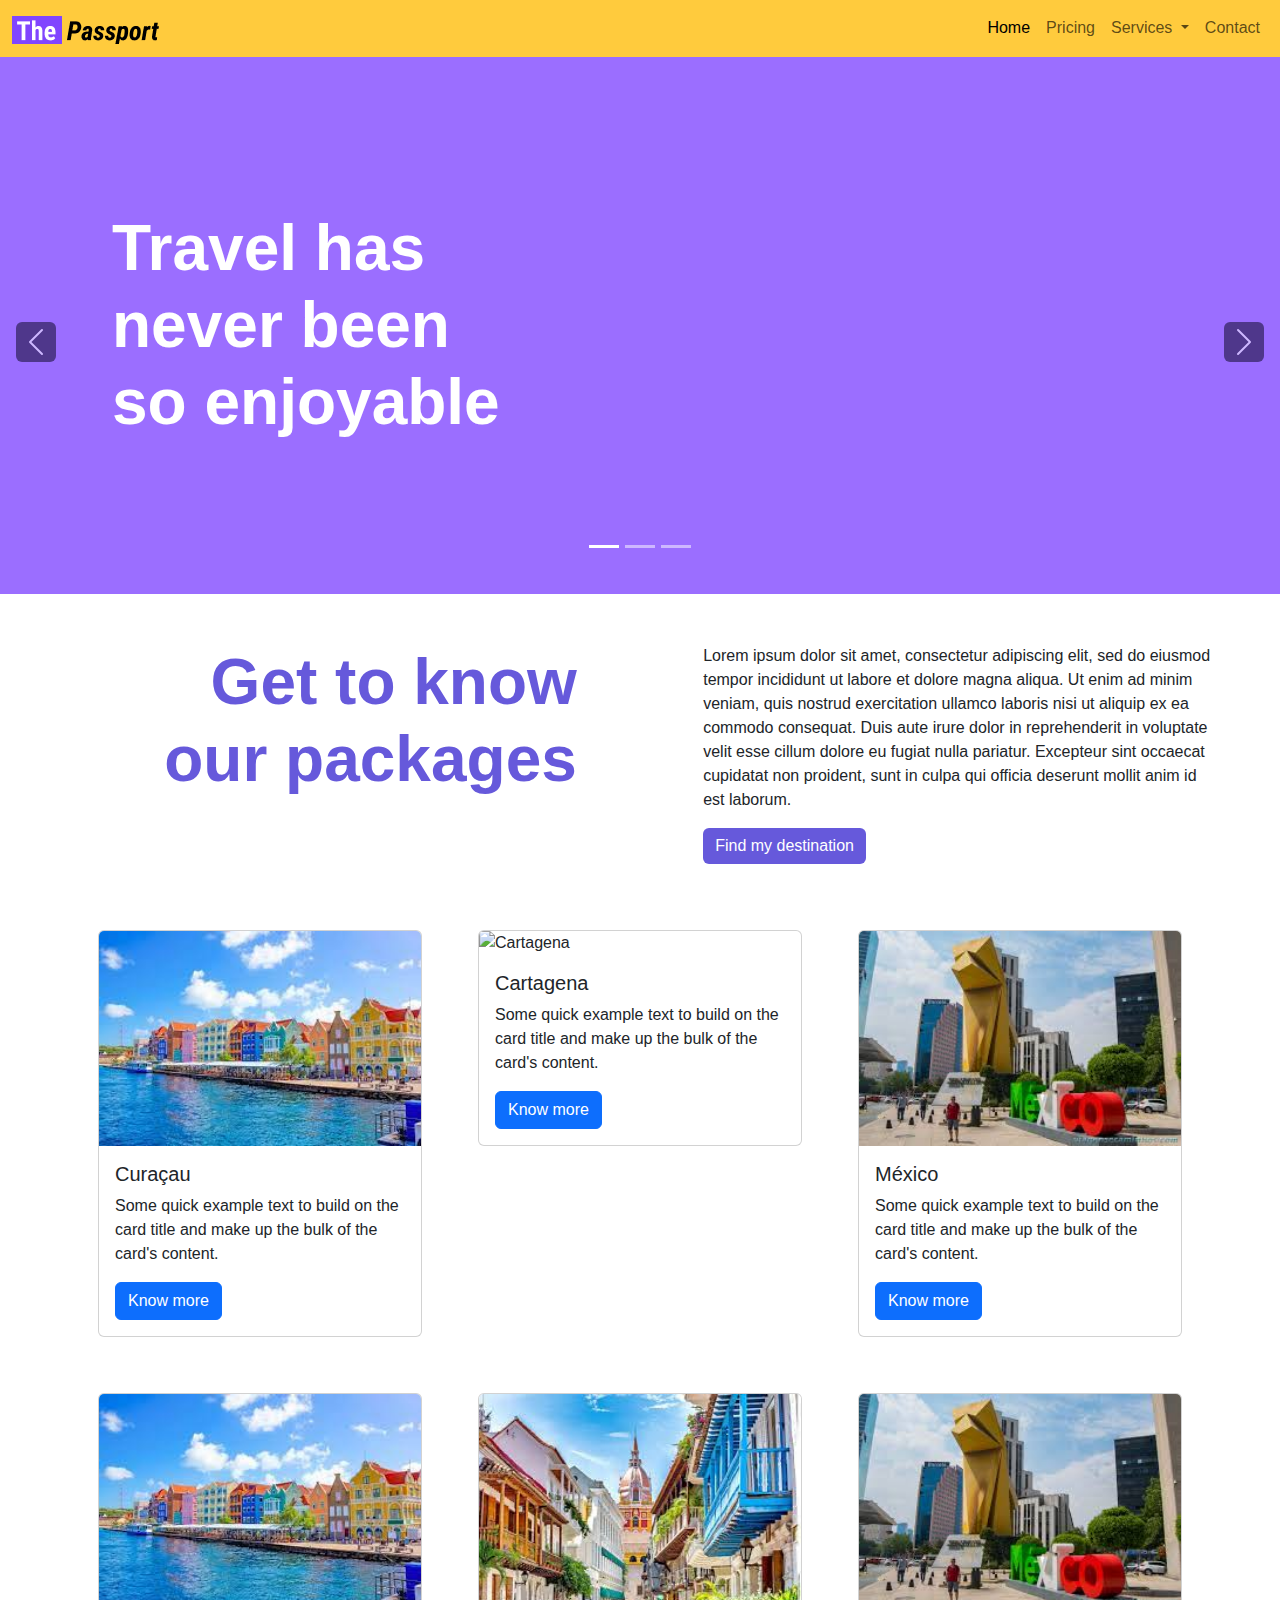
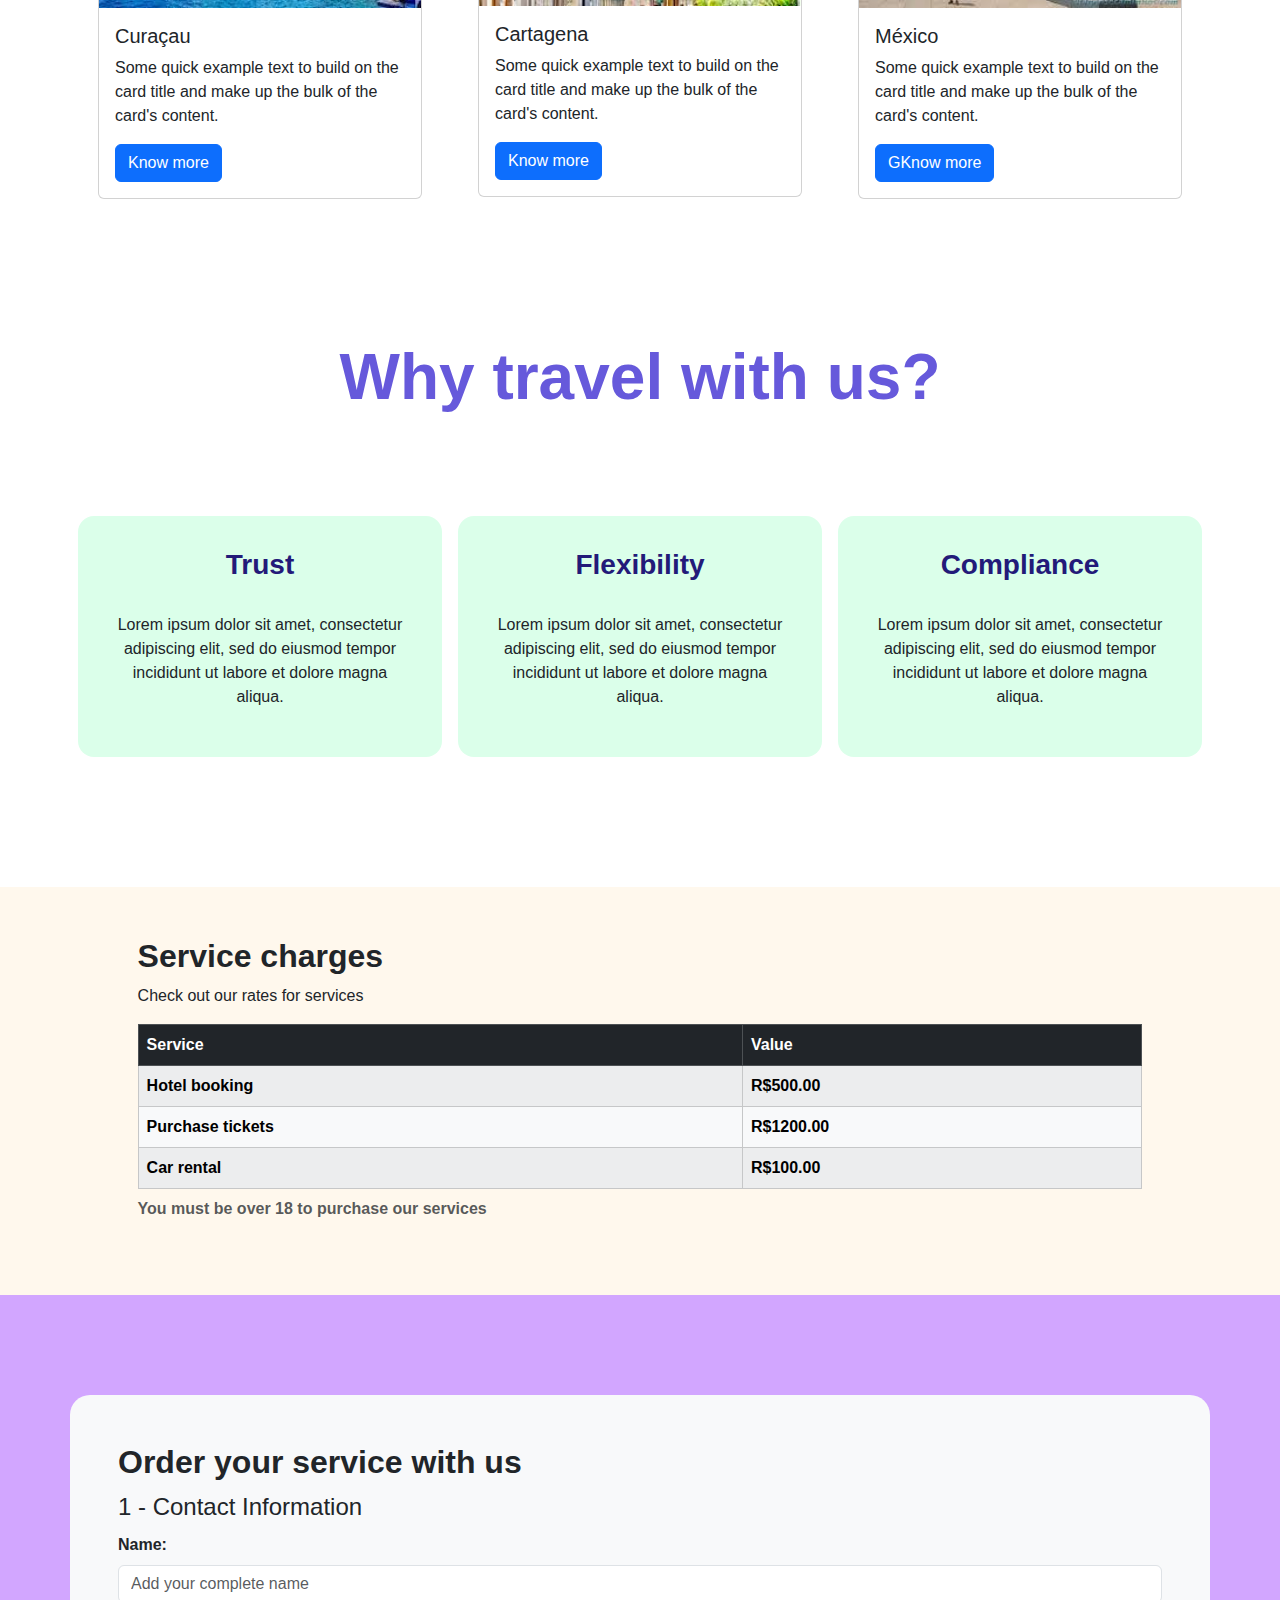
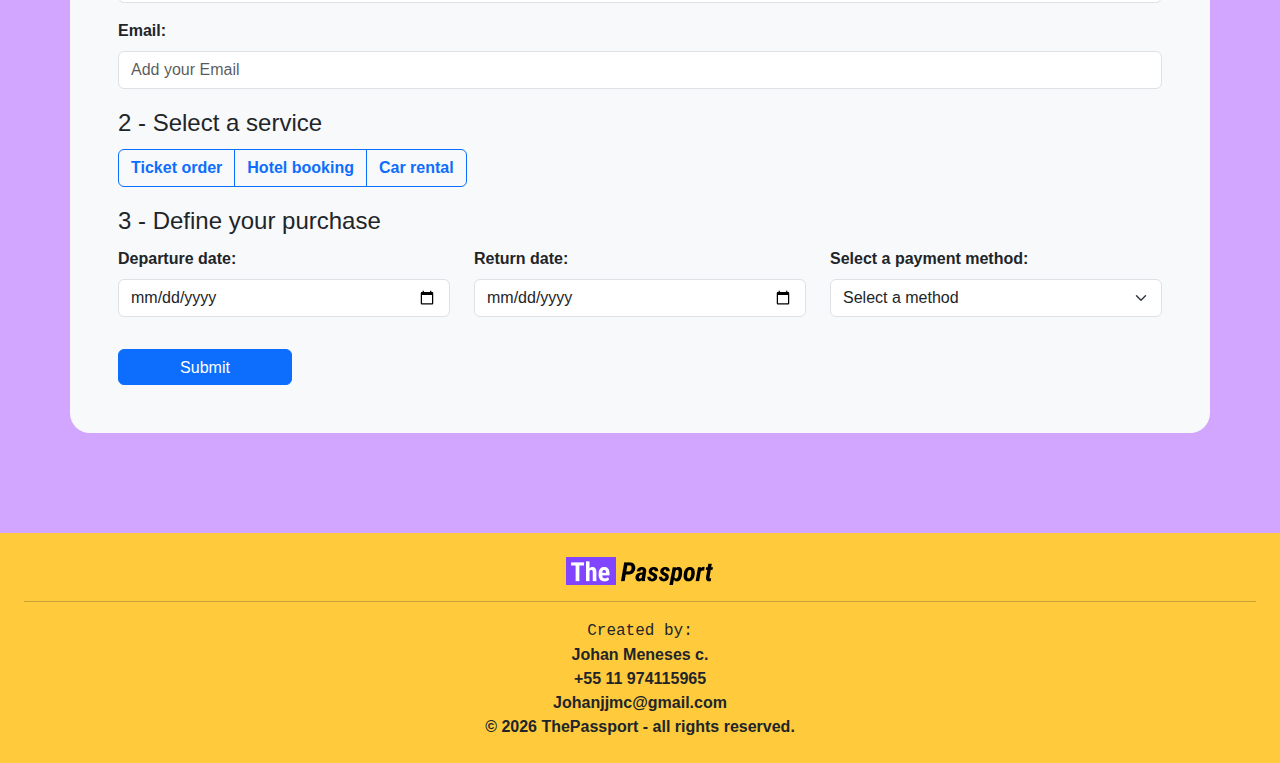
==== index.html @ 0c8894eb "ajuste de texto" ====
<!DOCTYPE html>
<html lang="en">

<head>
    <meta charset="UTF-8">
    <meta name="viewport" content="width=device-width, initial-scale=1.0">
    <title>Reserva</title>
    <link href="https://cdn.jsdelivr.net/npm/bootstrap@5.3.3/dist/css/bootstrap.min.css" rel="stylesheet"
        integrity="sha384-QWTKZyjpPEjISv5WaRU9OFeRpok6YctnYmDr5pNlyT2bRjXh0JMhjY6hW+ALEwIH" crossorigin="anonymous">
    <link rel="stylesheet" href="CSS/style.css">


</head>

<body>
    <nav class="navbar navbar-expand-lg ">
        <div class="container-fluid">
            <a class="navbar-brand" href="#"><img src="resources/imgs/Group 2.png" alt=""></a>
            <button class="navbar-toggler" type="button" data-bs-toggle="collapse"
                data-bs-target="#navbarSupportedContent" aria-controls="navbarSupportedContent" aria-expanded="false"
                aria-label="Toggle navigation">
                <span class="navbar-toggler-icon"></span>
            </button>
            <div class="collapse navbar-collapse justify-content-end" id="navbarSupportedContent">
                <ul class="navbar-nav ">
                    <li class="nav-item">
                        <a class="nav-link active" aria-current="page" href="#">Home</a>
                    </li>
                    <li class="nav-item">
                        <a class="nav-link" href="#">Pricing</a>
                    </li>
                    <li class="nav-item dropdown">
                        <a class="nav-link dropdown-toggle" href="#" role="button" data-bs-toggle="dropdown"
                            aria-expanded="false">
                            Services
                        </a>
                        <ul class="dropdown-menu">
                            <li><a class="dropdown-item" href="#">Destinations</a></li>
                            <li><a class="dropdown-item" href="#">Hotel booking</a></li>
                            <li>
                                <hr class="dropdown-divider">
                            </li>
                            <li><a class="dropdown-item" href="#">Car rental</a></li>
                        </ul>
                    </li>
                    <li class="nav-item">
                        <a class="nav-link " aria-disabled="false">Contact</a>
                    </li>
                </ul>

            </div>
        </div>
    </nav>
    <section id="informacion">
        
    </section>
    <section id="carrousel">
        <div id="carouselExampleCaptions" class="carousel slide" data-bs-ride="carousel" data-bs-interval="3000">
            <div class="carousel-indicators">
                <button type="button" data-bs-target="#carouselExampleCaptions" data-bs-slide-to="0" class="active"
                    aria-current="true" aria-label="Slide 1"></button>
                <button type="button" data-bs-target="#carouselExampleCaptions" data-bs-slide-to="1"
                    aria-label="Slide 2"></button>
                <button type="button" data-bs-target="#carouselExampleCaptions" data-bs-slide-to="2"
                    aria-label="Slide 3"></button>
            </div>
            <div class="carousel-inner">
                <div class="carousel-item active">
                    <div class="position-relative w-100">
                        <video autoplay muted loop class="w-100">
                            <source src="resources/video/pexels_videos_2169880 (720p).mp4" type="video/mp4">
                            Tu navegador no soporta videos HTML5.
                        </video>
                        <div class="overlay d-flex align-items-center">
                            <div class="container-fluid">
                                <div class="row">
                                    <div class="col-md-12 col-lg-9">
                                        <h1 class=" mb-5 mb-lg-0">Travel has <br>never been <br> so enjoyable</h1>
                                    </div>
                                </div>
                            </div>
                        </div>
                    </div>
                </div>
                <div class="carousel-item">
                    <div class="position-relative">
                        <video autoplay muted loop class="w-100">
                            <source src="resources/video/slide2.mp4" type="video/mp4">
                            Tu navegador no soporta videos HTML5.
                        </video>
                        <div class="overlay d-flex align-items-center">
                            <div class="container-fluid">
                                <div class="row">
                                    <div class="col-md-12 col-lg-9">
                                        <h1 class=" mb-5 mb-lg-0">More than an agency <br> we offer unique <br>life experiences.</h1>
                                    </div>
                                </div>
                            </div>
                        </div>
                    </div>
                </div>
                <div class="carousel-item">
                    <div class="position-relative">
                        <video autoplay muted loop class="w-100">
                            <source src="resources/video/slide 3.mp4" type="video/mp4">
                            Tu navegador no soporta videos HTML5.
                        </video>
                        <div class="overlay d-flex align-items-center">
                            <div class="container-fluid">
                                <div class="row">
                                    <div class="col-md-12 col-lg-9">
                                        <h1 class=" mb-5 mb-lg-0">Save money <br>with us and enjoy <br> to the fullest</h1>
                                    </div>
                                </div>
                            </div>
                        </div>
                    </div>
                </div>
            </div>
            <button class="carousel-control-prev m-3" type="button" data-bs-target="#carouselExampleCaptions"
                data-bs-slide="prev">
                <span class="carousel-control-prev-icon" aria-hidden="true"></span>
                <span class="visually-hidden">Previous</span>
            </button>
            <button class="carousel-control-next  m-3" type="button" data-bs-target="#carouselExampleCaptions"
                data-bs-slide="next">
                <span class="carousel-control-next-icon" aria-hidden="true"></span>
                <span class="visually-hidden">Next</span>
            </button>
        </div>

    </section>
    <section id="content-container">
        <section id="packs">
            <div id="description" class="container-fluid">
                <div id="title-home" class="row mb-3 mb-md-0">
                    <div class="col-md-6 text-md-end">
                        <h1 class="fw-bold">Get to know <br> our packages</h1>
                    </div>
                    <div id="title-description" class="col-md-6">
                        <p>
                            Lorem ipsum dolor sit amet, consectetur adipiscing elit, sed do eiusmod tempor incididunt ut
                            labore et dolore magna aliqua. Ut enim ad minim veniam, quis nostrud exercitation ullamco
                            laboris nisi ut aliquip ex ea commodo consequat. Duis aute irure dolor in reprehenderit in
                            voluptate velit esse cillum dolore eu fugiat nulla pariatur. Excepteur sint occaecat cupidatat
                            non proident, sunt in culpa qui officia deserunt mollit anim id est laborum.
                        </p>
                        <button id="link-pacotes" class="btn btn-primary">
                            <a href="http://google.com" class="text-white">Find my destination</a>
                        </button>
                    </div>
                </div>
            </div>


            <section id="figures">
                <div class="container">
                    <div class="row">
                        <div class="col-lg-4 col-md-6 mb-4">
                            <div class="card m-3">
                                <img src="resources/imgs/curacao.jpeg" class="card-img-top position-cover" alt="Curaçau">
                                <div class="card-body">
                                    <h5 class="card-title">Curaçau</h5>
                                    <p class="card-text">Some quick example text to build on the card title and make up the bulk of the card's content.</p>
                                    <a href="#" class="btn btn-primary">Know more</a>
                                </div>
                            </div>
                        </div>
                        <div class="col-lg-4 col-md-6 mb-4">
                            <div class="card m-3">
                                <img src="sresources/imgs/descarga.jpeg" class="card-img-top position-cover" alt="Cartagena">
                                <div class="card-body">
                                    <h5 class="card-title">Cartagena</h5>
                                    <p class="card-text">Some quick example text to build on the card title and make up the bulk of the card's content.</p>
                                    <a href="#" class="btn btn-primary">Know more</a>
                                </div>
                            </div>
                        </div>
                        <div class="col-lg-4 col-md-6 mb-4">
                            <div class="card m-3">
                                <img src="resources/imgs/mexico.jpeg" class="card-img-top position-cover" alt="México">
                                <div class="card-body">
                                    <h5 class="card-title">México</h5>
                                    <p class="card-text">Some quick example text to build on the card title and make up the bulk of the card's content.</p>
                                    <a href="#" class="btn btn-primary">Know more</a>
                                </div>
                            </div>
                        </div>
                        <div class="col-lg-4 col-md-6 mb-4">
                            <div class="card m-3">
                                <img src="resources/imgs/curacao.jpeg" class="card-img-top position-cover" alt="Curaçau">
                                <div class="card-body">
                                    <h5 class="card-title">Curaçau</h5>
                                    <p class="card-text">Some quick example text to build on the card title and make up the bulk of the card's content.</p>
                                    <a href="#" class="btn btn-primary">Know more</a>
                                </div>
                            </div>
                        </div>
                        <div class="col-lg-4 col-md-6 mb-4">
                            <div class="card m-3">
                                <img src="resources/imgs/descarga.jpeg" class="card-img-top position-cover" alt="Cartagena">
                                <div class="card-body">
                                    <h5 class="card-title">Cartagena</h5>
                                    <p class="card-text">Some quick example text to build on the card title and make up the bulk of the card's content.</p>
                                    <a href="#" class="btn btn-primary">Know more</a>
                                </div>
                            </div>
                        </div>
                        <div class="col-lg-4 col-md-6 mb-4">
                            <div class="card m-3">
                                <img src="resources/imgs/mexico.jpeg" class="card-img-top position-cover" alt="México">
                                <div class="card-body">
                                    <h5 class="card-title">México</h5>
                                    <p class="card-text">Some quick example text to build on the card title and make up the bulk of the card's content.</p>
                                    <a href="#" class="btn btn-primary">GKnow more</a>
                                </div>
                            </div>
                        </div>
                    </div>
                </div>
            </section>
        </section>

        <section>
            <div id="bennefits" class="container text-center">
                
                <div class="row">
                    <div id="hello" class="col-12">
                        <h2 class="fw-bold">Why travel with us?</h2>
                    </div>
                </div>
        
                <div id="boxes" class="row">
                   
                    <div class="col-sm-12 col-md-4 px-2">
                        <div id="card1" class="">
                            <div class="fw-bold">
                                <h3>Trust</h3>
                            </div>
                            <br>
                            <p>Lorem ipsum dolor sit amet, consectetur adipiscing elit, sed do eiusmod tempor incididunt ut labore et dolore magna aliqua.</p>
                        </div>
                    </div>
                    <div class="col-sm-12 col-md-4 px-2">
                        <div id="card2" class="">
                            <div class="fw-bold">
                                <h3>Flexibility</h3>
                            </div>
                            <br>
                            <p>Lorem ipsum dolor sit amet, consectetur adipiscing elit, sed do eiusmod tempor incididunt ut labore et dolore magna aliqua.</p>
                        </div>
                    </div>
                    <div class="col-sm-12 col-md-4 px-2">
                        <div id="card3" class="">
                            <div class="fw-bold">
                                <h3>Compliance</h3>
                            </div>
                            <br>
                            <p>Lorem ipsum dolor sit amet, consectetur adipiscing elit, sed do eiusmod tempor incididunt ut labore et dolore magna aliqua.</p>
                        </div>
                    </div>
                </div>
            </div>    
        </section>
        

        <section id="tax" class="container-fluid">
            <div class="tax-title-container">
                <div class="tax-title">
                    <h2 class="fw-bold">Service charges</h2>
                    <p>Check out our rates for services</p>
                </div>

            </div>
            <div class=" tableContainer">
                <table class="table table-light table-striped table-hover table-bordered ">
                    <caption class="fw-bolder f">You must be over 18 to purchase our services</caption>
                    <thead class="table-dark">
                        <tr>
                            <th>Service</th>
                            <th>Value</th>
                        </tr>
                    </thead>
                    <tbody>
                        <tr>
                            <td>Hotel booking</td>
                            <td>R$500.00</td>
                        </tr>
                        <tr>
                            <td>Purchase tickets</td>
                            <td>R$1200.00</td>
                        </tr>
                        <tr>
                            <td>Car rental</td>
                            <td>R$100.00</td>
                        </tr>
                    </tbody>
                </table>
            </div>
        </section>
    </section>
    <section id="formContainer">

        <form id="formServices" class="container bg-light p-5" method="GET" action="">
            <h2 class="fw-bold">Order your service with us</h2>
            <div class="fieldset-custom row">
                <legend class="col-12">1 - Contact Information</legend>
                <div class="col-12 mb-3">
                    <label for="name" class="form-label fw-semibold">Name:</label>
                    <input id="name" class="form-control" type="text" name="User Name"
                        placeholder="Add your complete name">
                </div>
                <div class="col-12 mb-3">
                    <label for="email" class="form-label fw-semibold">Email:</label>
                    <input id="email" class="form-control" type="email" name="EmailUser" placeholder="Add your Email">
                </div>
            </div>
            <div class="fieldset-custom row mb-3">
                <legend class="col-12">2 - Select a service</legend>
                <div class="col-12">
                    <div class="btn-group bg-light" role="group" aria-label="Basic checkbox toggle button group">
                        <input type="checkbox" class="btn-check" id="ticketOrder" autocomplete="off">
                        <label class="btn btn-outline-primary fw-bolder" for="ticketOrder">Ticket order</label>

                        <input type="checkbox" class="btn-check" id="bookingHotel" autocomplete="off">
                        <label class="btn btn-outline-primary fw-bolder" for="bookingHotel">Hotel booking</label>

                        <input type="checkbox" class="btn-check" id="carRental" autocomplete="off">
                        <label class="btn btn-outline-primary fw-bolder" for="carRental">Car rental</label>
                    </div>
                </div>
            </div>
            <div class="fieldset-custom row mb-3">
                <legend class="col-12">3 - Define your purchase</legend>
                <div class="col-12 col-md-4 mb-3">
                    <label for="data" class="form-label fw-semibold">Departure date:</label>
                    <input id="data" type="date" name="dateIda" class="form-control">
                </div>
                <div class="col-12 col-md-4 mb-3">
                    <label for="data1" class="form-label fw-semibold">Return date:</label>
                    <input id="data1" type="date" name="dateVolta" class="form-control">
                </div>
                <div class="col-12 col-md-4 mb-3">
                    <label for="data1" class="form-label fw-semibold">Select a payment method:</label>
                    <select class="form-select" aria-label="Default select example">
                        <option selected>Select a method</option>
                        <option value="1">Credit</option>
                        <option value="2">Debit</option>
                        <option value="3">Pix</option>
                        <option value="4">Bill Bank</option>
                    </select>
                </div>
            </div>
            <div class="fieldset-custom row">
                <div class="col-12">
                    <button id="submitForm" class="btn btn-primary col-12 col-md-2">Submit</button>
                </div>
            </div>
        </form>
    </section>
    <footer class="text-center fw-bolder p-4">
        <img src="resources/imgs/Group 2.png" alt="">
        <hr>
        <span class="font-monospace fw-light">Created by:</span>
        <p>Johan Meneses c.</p>
        <p>+55 11 974115965</p>
        <p>Johanjjmc@gmail.com</p>
        <p>&copy; <span id="year"></span> ThePassport - all rights reserved.</p>
    </footer>
    <script src="https://cdn.jsdelivr.net/npm/bootstrap@5.3.3/dist/js/bootstrap.bundle.min.js"
        integrity="sha384-YvpcrYf0tY3lHB60NNkmXc5s9fDVZLESaAA55NDzOxhy9GkcIdslK1eN7N6jIeHz"
        crossorigin="anonymous"></script>
    <script>
        document.getElementById("year").innerText = new Date().getFullYear();
    </script>
</body>

</html>
---- CSS/style.css ----
body {
    margin: 0;
    font-family: sans-serif;
}

button {
    width: auto;
    height: 36px;
    background-color: #6659db;
    outline: 0;
    border: 0;
    border-radius: 6px;
}
/*star navbar----------------------------------------------------------*/
.navbar {
    background-color: #ffcb3d;
}
/*end navbar-----------------------------------------------------------*/

/*BANNER START---------------------------------------------------------*/
.overlay {
    background-color: #7a3dffbf;
    position: absolute;
    top: 0;
    left: 0;
    width: 100%;
    height: 100%;
}

.overlay h1 {
    color: white;
    font-size: 5vw;
    font-weight: bold;
    margin: 0;
    margin-left: 100px;
    text-align: left;
    line-height: auto;
}
#carrousel .carousel-inner .carousel-item .position-relative{
    height: 42vw;
}
.carousel-control-prev, .carousel-control-next {
    top: 50%;
    transform: translateY(-50%);
    background-color: #050018;
    width: 40px;
    height: 40px;  
}
.carousel-indicators {
    bottom: 20px;
}
@media (max-width: 767px) {
    
    #carrousel .col-md-12 .col-lg-9{
        justify-content: center;
    }
    .carousel-indicators{
        display: none;
    }   
    .overlay {
        display: flex;
        align-items: center;
        justify-content: center;
    }
    .overlay h1 {
        font-size: 6vw;
        text-align: center;
        margin: 0%;
        padding-top: 30px;
    }
}
/*END BANNER ----------------------------------------------------*/

/*START DESCRIPTION ---------------------------------------------*/
#description {
    padding-top: 50px; 
    padding-bottom: 50px;
}

#title-home h1 {
    font-size: 4em;
    color: #6659db;
    padding-right: 4vw;

}

#title-description p {
    padding-right: 4vw;
    padding-left: 4vw;
}

#title-description button {
    background-color: #6659db;
    border: none;
    margin-left: 4vw;
}

#title-description button:hover {
    transform: scale(1.1);
    background-color: #231c5c;
    transition: transform 0.4s;
}

#title-description a {
    text-decoration: none;
    color: white;
}
/*END DESCRIPTION----------------------------------------------------*/

/*FIGURES  START-----------------------------------------------------*/

#bennefits {
    padding-top: 100px;
    padding-bottom: 100px;
}
#bennefits h2 {
    color: #6659db;
    font-size: 4em;
    margin-bottom: 100px;
}
#bennefits h3 {
    color: #231a79;
    font-size: 2em auto;
    font-weight: bold;
}
#card1, #card2, #card3 {
    background-color: #dbffea;
    border-radius: 16px;
    margin-bottom: 30px;
    padding: 2rem;
    
}
/*END FIGURES---------------------------------------------------------*/

/*TAX START-----------------------------------------------------------*/
#tax {
    padding-top: 50px;
    padding-bottom: 50px;
    background-color: #fff8ed;
}
.tax-title-container {
    display: flex;
    width: 100%;
    justify-content: center;
}
.tax-title {
    width: 80%;
}
.tableContainer {
    display: flex;
    width: 100%;
    justify-content: center;
}
.tableContainer table {
    width: 80%;
    font-weight: bold;
}
/*TAX END--------------------------------------------------------------*/

/*START FORM-----------------------------------------------------------*/
#formContainer {
    background-color: #d2a6ff;
    padding-top: 100px;
    padding-bottom: 100px;
}
#formServices {
    border-radius: 20px;
}
/*END FORM-------------------------------------------------------------*/

/*FOOTER-----------------------------------------------------------------*/
footer {
    background-color: #ffcb3d;
}
footer p {
    margin: 0%
}
/*FOOTER END-----------------------------------------------------------------*/
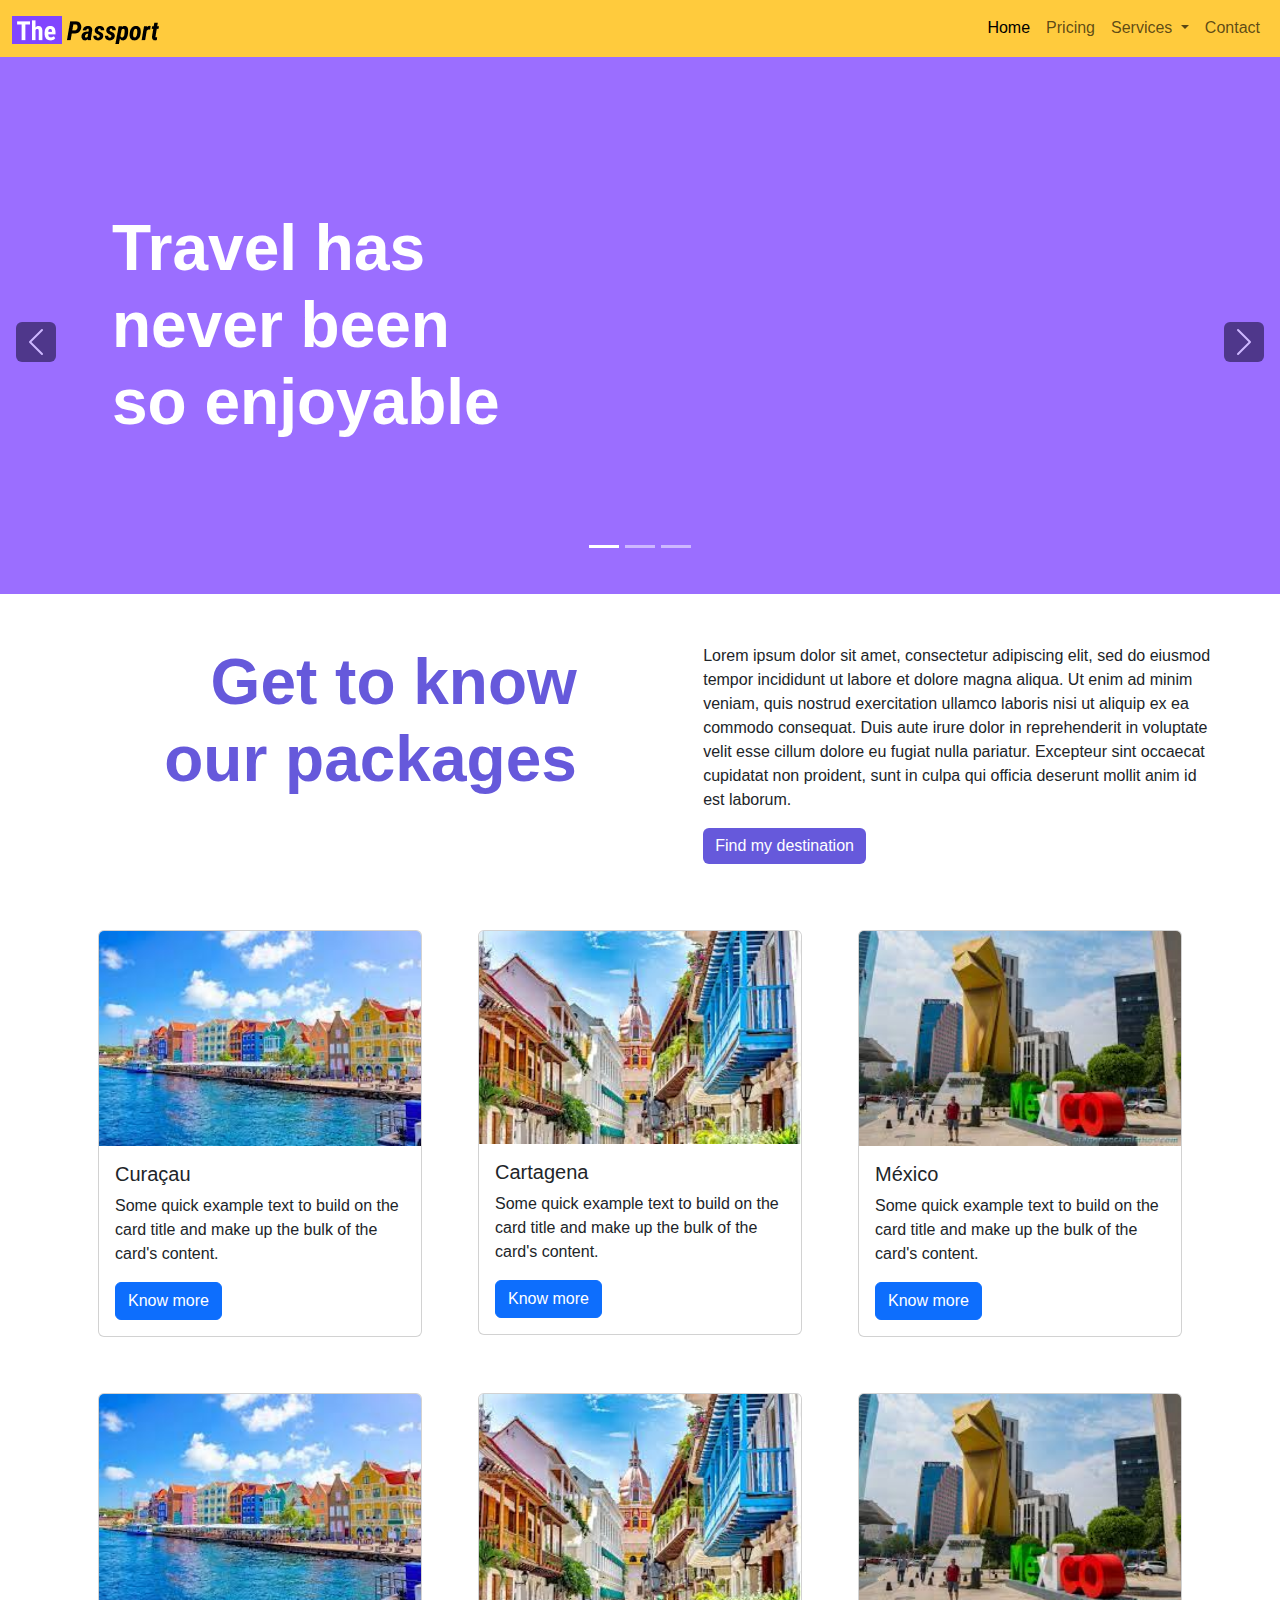
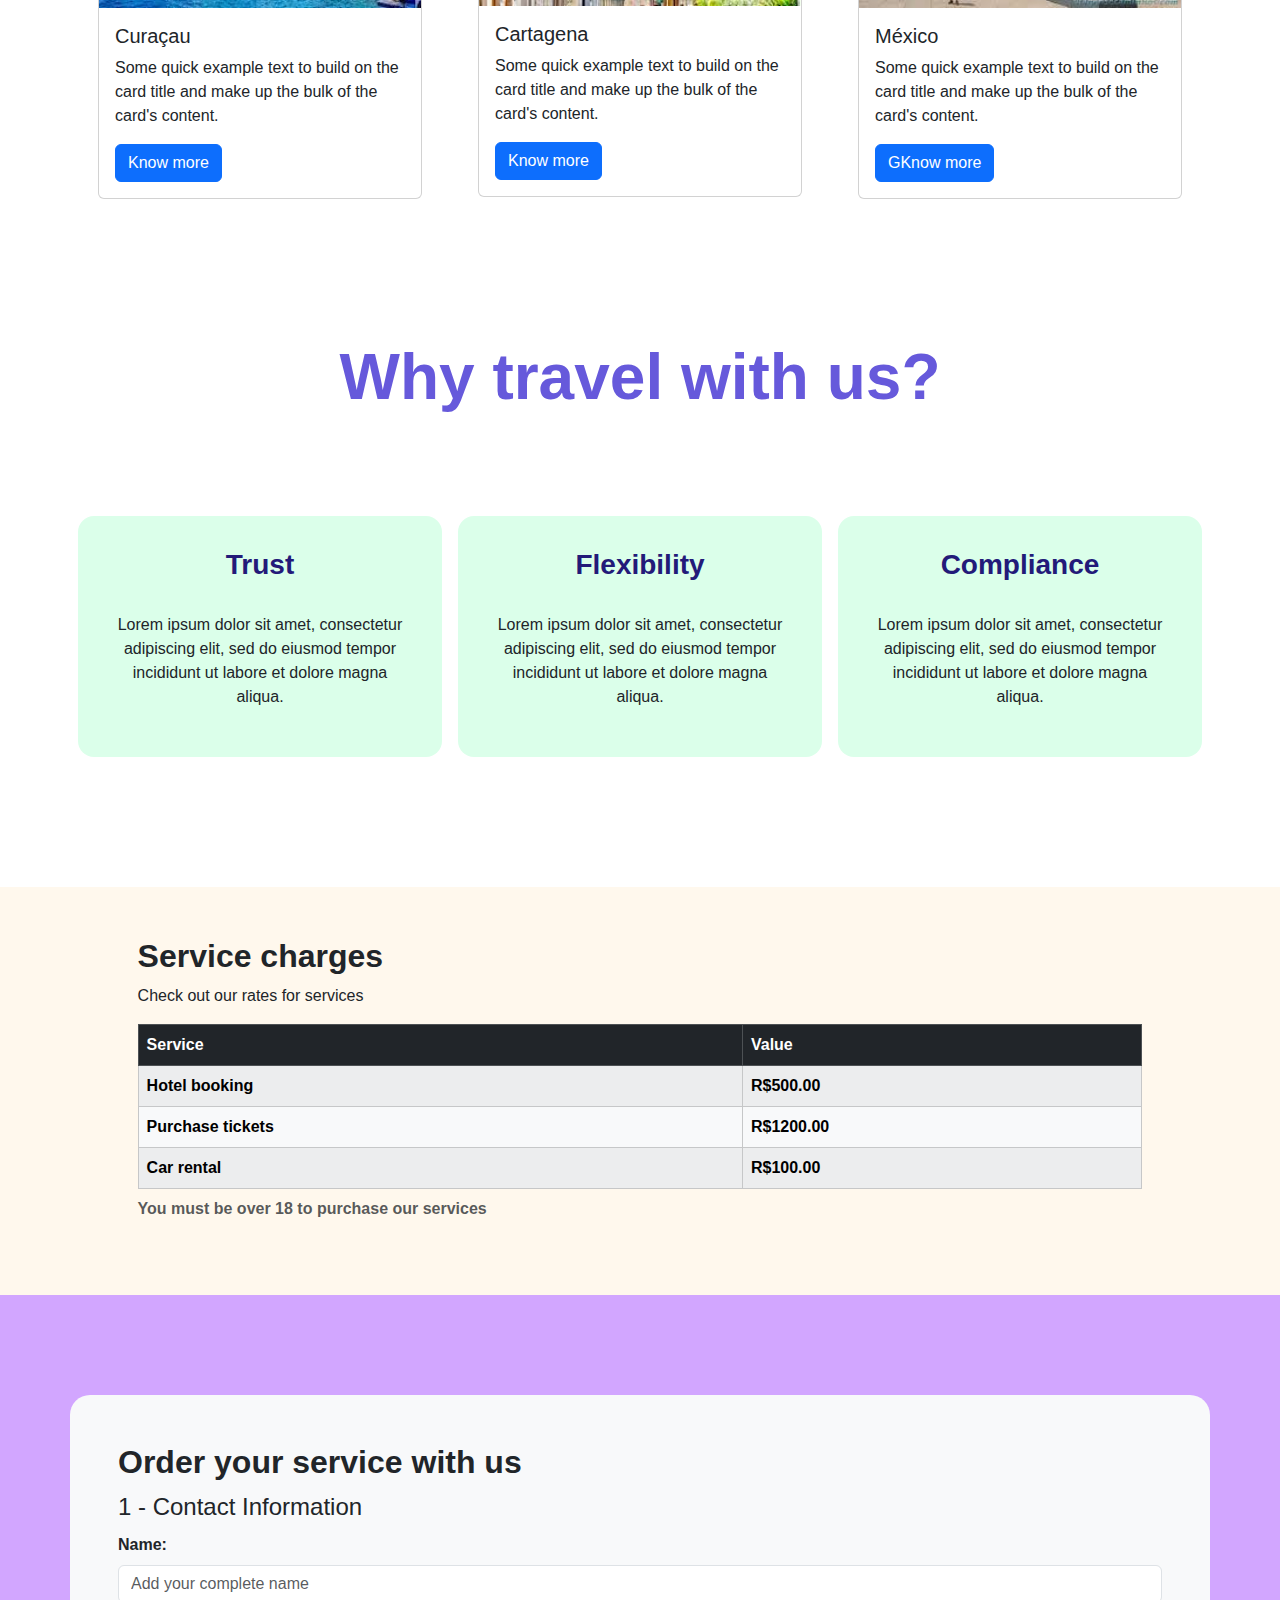
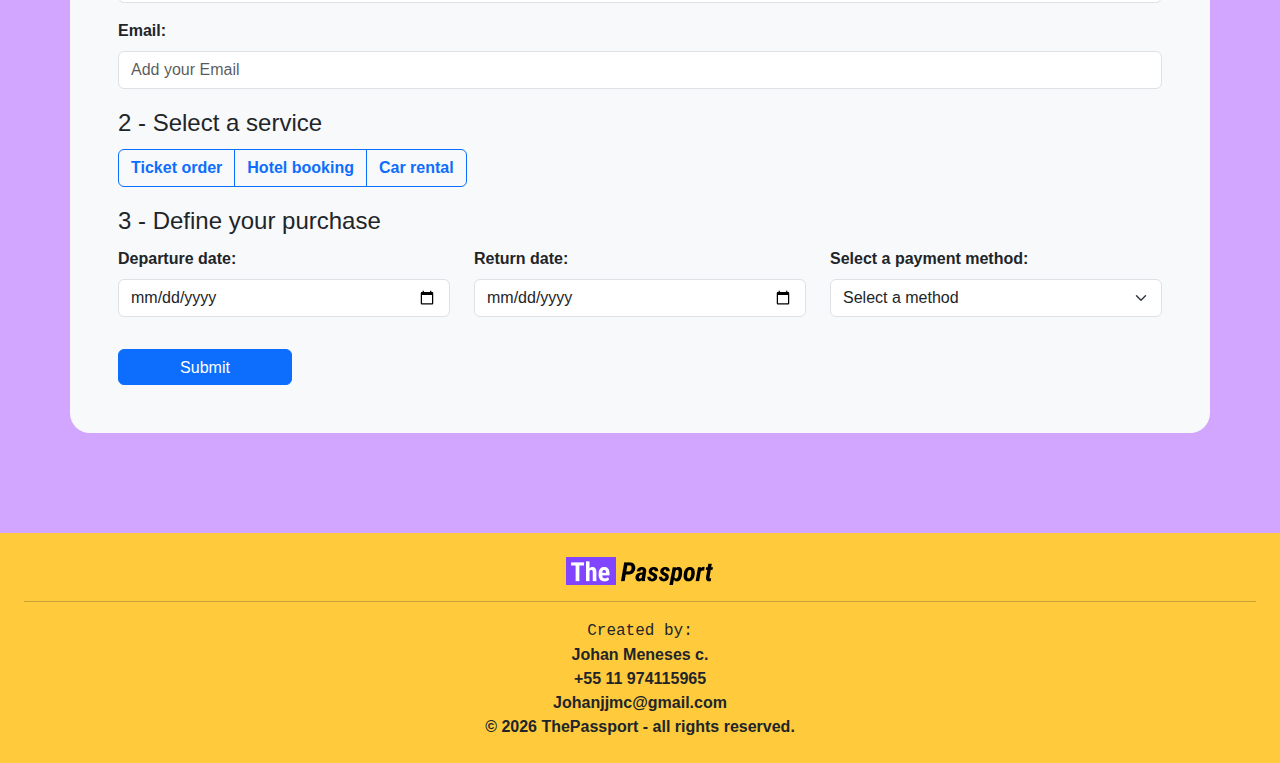
==== commit d0352e2a: "ajsute  cards" ====
--- a/index.html
+++ b/index.html
@@ -168,7 +168,7 @@
                         </div>
                         <div class="col-lg-4 col-md-6 mb-4">
                             <div class="card m-3">
-                                <img src="sresources/imgs/descarga.jpeg" class="card-img-top position-cover" alt="Cartagena">
+                                <img src="resources/imgs/descarga.jpeg" class="card-img-top position-cover" alt="Cartagena">
                                 <div class="card-body">
                                     <h5 class="card-title">Cartagena</h5>
                                     <p class="card-text">Some quick example text to build on the card title and make up the bulk of the card's content.</p>
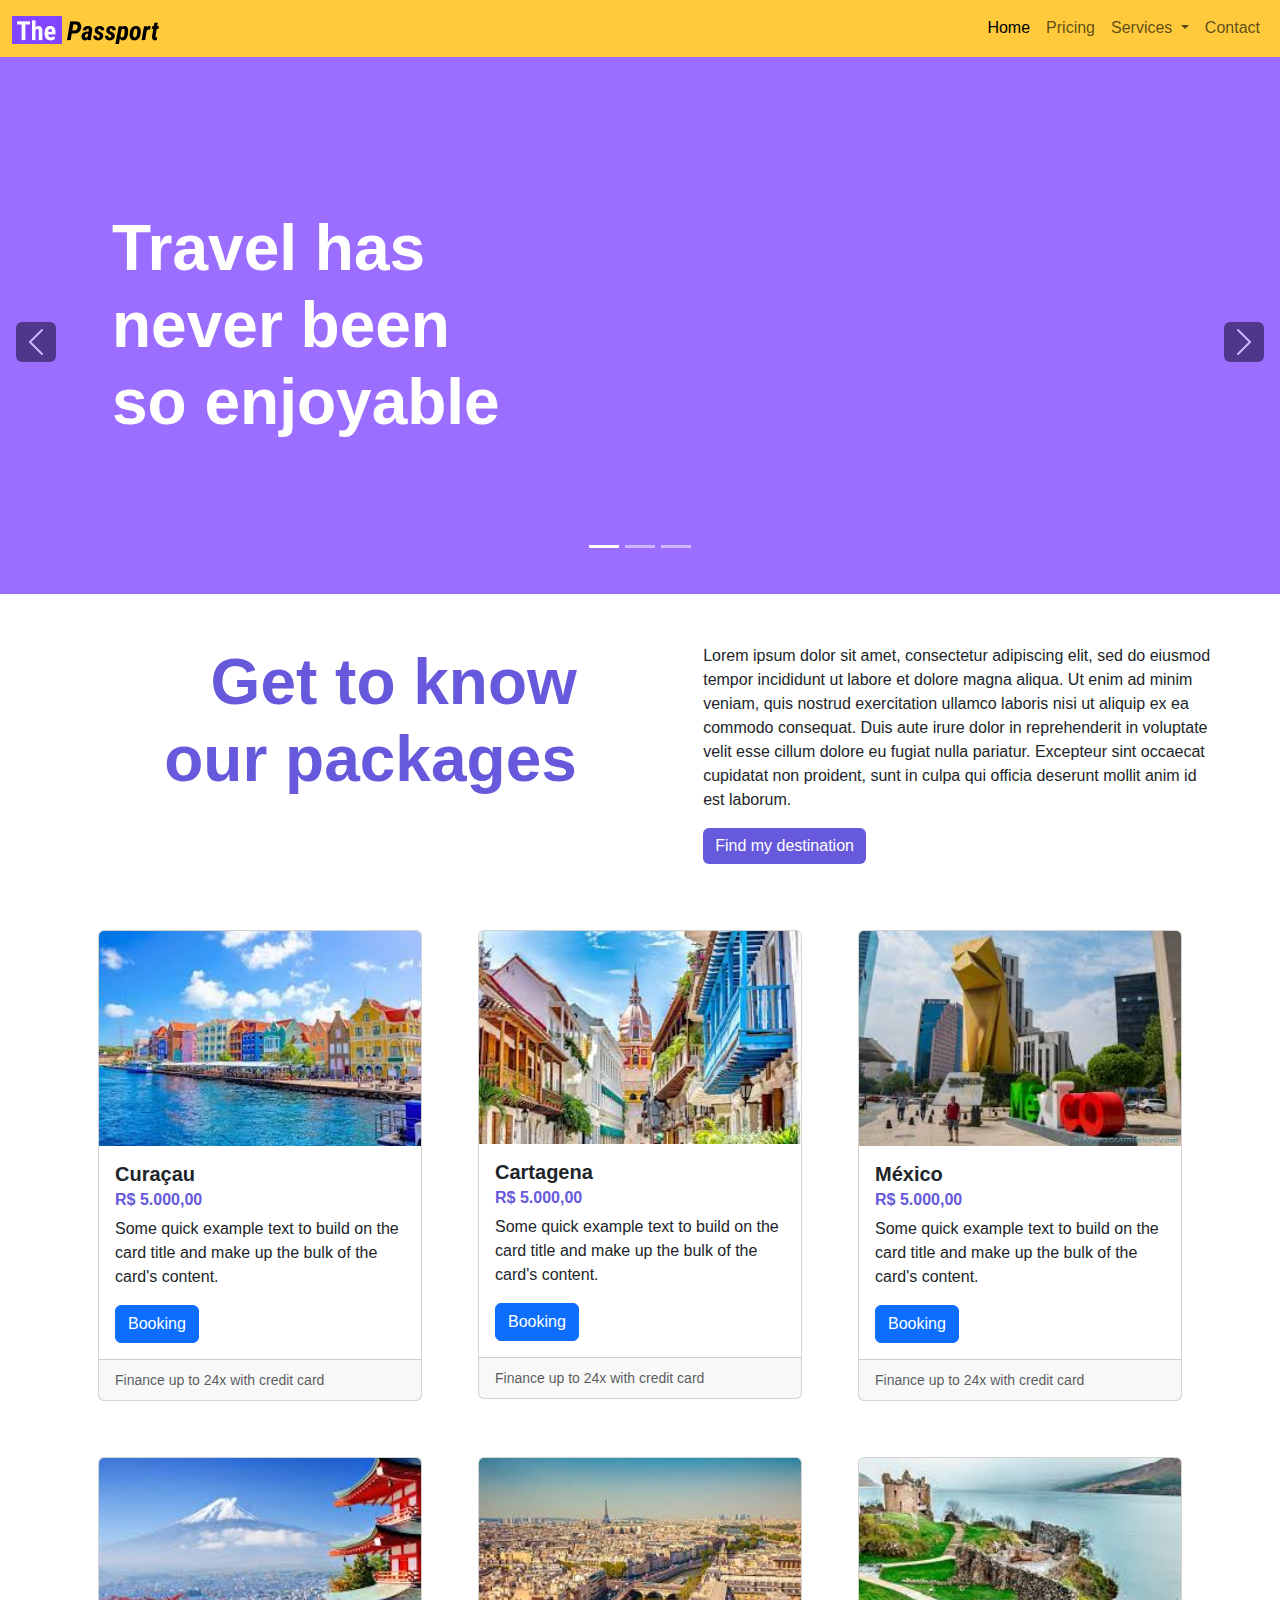
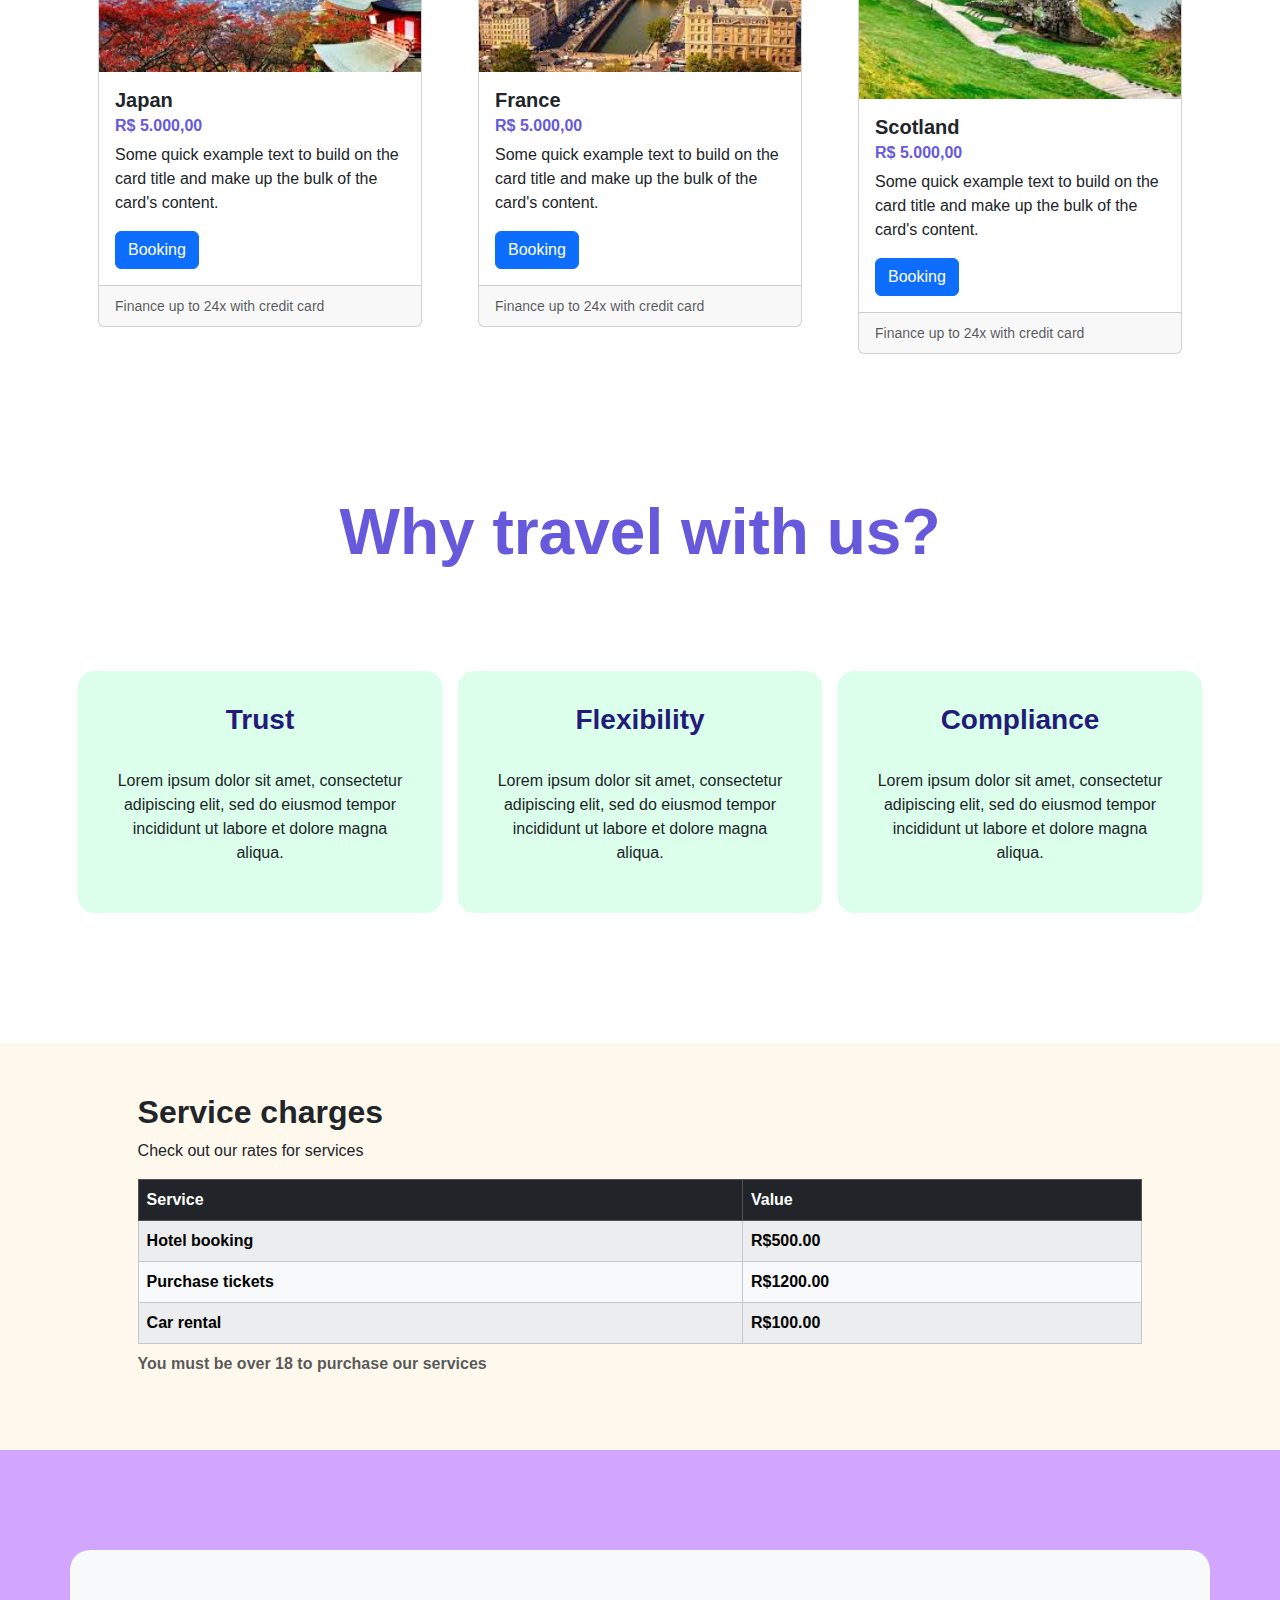
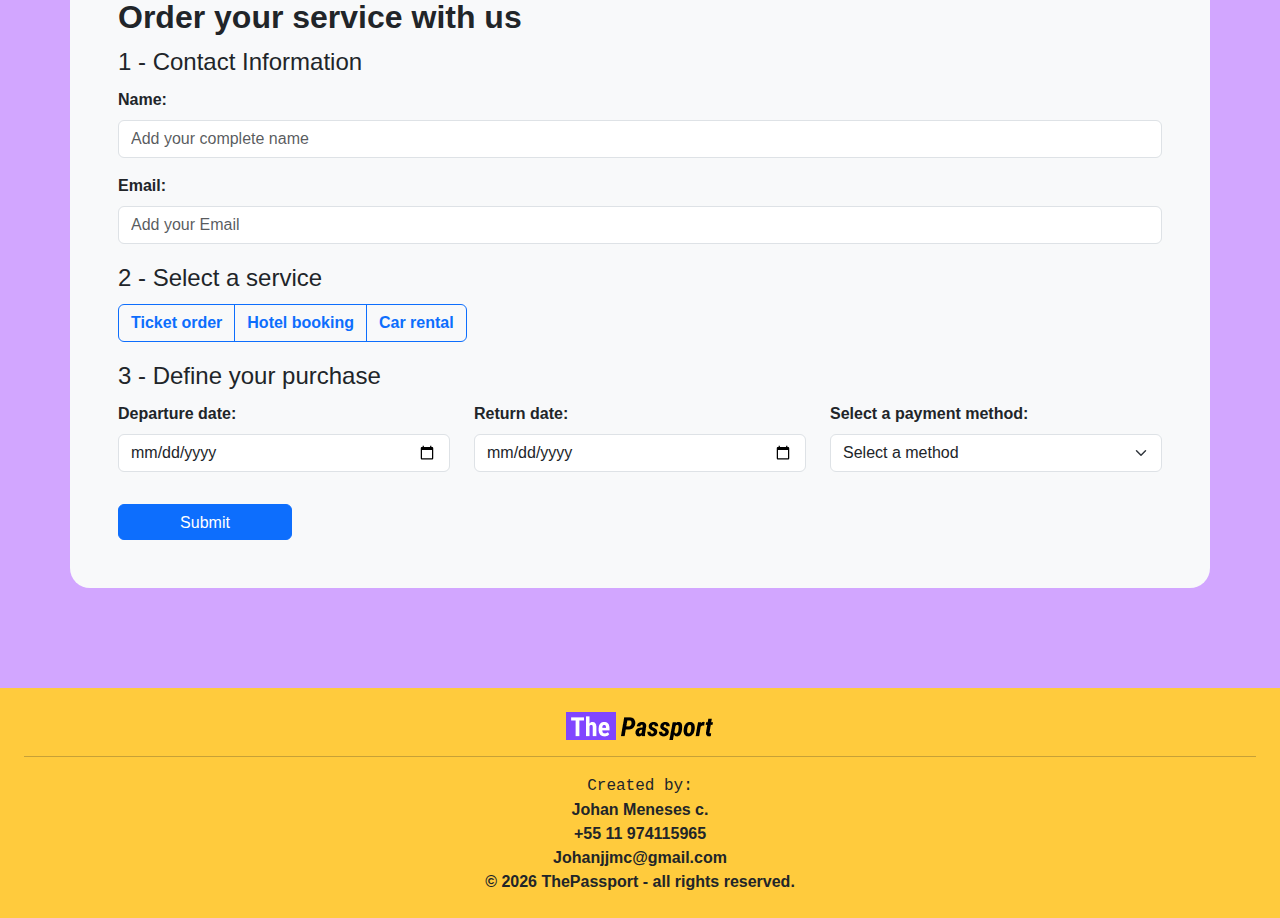
==== commit 8e009e03: "ajuste cards" ====
--- a/index.html
+++ b/index.html
@@ -161,9 +161,13 @@
                                 <img src="resources/imgs/curacao.jpeg" class="card-img-top position-cover" alt="Curaçau">
                                 <div class="card-body">
                                     <h5 class="card-title">Curaçau</h5>
-                                    <p class="card-text">Some quick example text to build on the card title and make up the bulk of the card's content.</p>
-                                    <a href="#" class="btn btn-primary">Know more</a>
-                                </div>
+                                    <h6 class="card-subtitle mb-2  fw-bold">R$ 5.000,00</h6>
+                                    <p class="card-text">Some quick example text to build on the card title and make up the bulk of the card's content.</p>
+                                    <a href="#" class="btn btn-primary" >Booking</a>
+                                </div>
+                                <div class="card-footer">
+                                    <small class="text-body-secondary">Finance up to 24x with credit card</small>
+                                  </div>
                             </div>
                         </div>
                         <div class="col-lg-4 col-md-6 mb-4">
@@ -171,9 +175,13 @@
                                 <img src="resources/imgs/descarga.jpeg" class="card-img-top position-cover" alt="Cartagena">
                                 <div class="card-body">
                                     <h5 class="card-title">Cartagena</h5>
-                                    <p class="card-text">Some quick example text to build on the card title and make up the bulk of the card's content.</p>
-                                    <a href="#" class="btn btn-primary">Know more</a>
-                                </div>
+                                    <h6 class="card-subtitle mb-2  fw-bold">R$ 5.000,00</h6>
+                                    <p class="card-text">Some quick example text to build on the card title and make up the bulk of the card's content.</p>
+                                    <a href="#" class="btn btn-primary" data-bs-toggle="modal" data-bs-target="#exampleModal">Booking</a>
+                                </div>
+                                <div class="card-footer">
+                                    <small class="text-body-secondary">Finance up to 24x with credit card</small>
+                                  </div>
                             </div>
                         </div>
                         <div class="col-lg-4 col-md-6 mb-4">
@@ -181,39 +189,55 @@
                                 <img src="resources/imgs/mexico.jpeg" class="card-img-top position-cover" alt="México">
                                 <div class="card-body">
                                     <h5 class="card-title">México</h5>
-                                    <p class="card-text">Some quick example text to build on the card title and make up the bulk of the card's content.</p>
-                                    <a href="#" class="btn btn-primary">Know more</a>
-                                </div>
-                            </div>
-                        </div>
-                        <div class="col-lg-4 col-md-6 mb-4">
-                            <div class="card m-3">
-                                <img src="resources/imgs/curacao.jpeg" class="card-img-top position-cover" alt="Curaçau">
-                                <div class="card-body">
-                                    <h5 class="card-title">Curaçau</h5>
-                                    <p class="card-text">Some quick example text to build on the card title and make up the bulk of the card's content.</p>
-                                    <a href="#" class="btn btn-primary">Know more</a>
-                                </div>
-                            </div>
-                        </div>
-                        <div class="col-lg-4 col-md-6 mb-4">
-                            <div class="card m-3">
-                                <img src="resources/imgs/descarga.jpeg" class="card-img-top position-cover" alt="Cartagena">
-                                <div class="card-body">
-                                    <h5 class="card-title">Cartagena</h5>
-                                    <p class="card-text">Some quick example text to build on the card title and make up the bulk of the card's content.</p>
-                                    <a href="#" class="btn btn-primary">Know more</a>
-                                </div>
-                            </div>
-                        </div>
-                        <div class="col-lg-4 col-md-6 mb-4">
-                            <div class="card m-3">
-                                <img src="resources/imgs/mexico.jpeg" class="card-img-top position-cover" alt="México">
-                                <div class="card-body">
-                                    <h5 class="card-title">México</h5>
-                                    <p class="card-text">Some quick example text to build on the card title and make up the bulk of the card's content.</p>
-                                    <a href="#" class="btn btn-primary">GKnow more</a>
-                                </div>
+                                    <h6 class="card-subtitle mb-2  fw-bold">R$ 5.000,00</h6>
+                                    <p class="card-text">Some quick example text to build on the card title and make up the bulk of the card's content.</p>
+                                    <a href="#" class="btn btn-primary" data-bs-toggle="modal" data-bs-target="#exampleModal">Booking</a>
+                                </div>
+                                <div class="card-footer">
+                                    <small class="text-body-secondary">Finance up to 24x with credit card</small>
+                                  </div>
+                            </div>
+                        </div>
+                        <div class="col-lg-4 col-md-6 mb-4">
+                            <div class="card m-3">
+                                <img src="resources/imgs/japan.jpg" class="card-img-top position-cover" alt="japan">
+                                <div class="card-body">
+                                    <h5 class="card-title">Japan</h5>
+                                    <h6 class="card-subtitle mb-2  fw-bold">R$ 5.000,00</h6>
+                                    <p class="card-text">Some quick example text to build on the card title and make up the bulk of the card's content.</p>
+                                    <a href="#" class="btn btn-primary" data-bs-toggle="modal" data-bs-target="#exampleModal">Booking</a>
+                                </div>
+                                <div class="card-footer">
+                                    <small class="text-body-secondary">Finance up to 24x with credit card</small>
+                                  </div>
+                            </div>
+                        </div>
+                        <div class="col-lg-4 col-md-6 mb-4">
+                            <div class="card m-3">
+                                <img src="resources/imgs/francia.jpg" class="card-img-top position-cover" alt="France">
+                                <div class="card-body">
+                                    <h5 class="card-title">France</h5>
+                                    <h6 class="card-subtitle mb-2  fw-bold">R$ 5.000,00</h6>
+                                    <p class="card-text">Some quick example text to build on the card title and make up the bulk of the card's content.</p>
+                                    <a href="#" class="btn btn-primary" data-bs-toggle="modal" data-bs-target="#exampleModal">Booking</a>
+                                </div>
+                                <div class="card-footer">
+                                    <small class="text-body-secondary">Finance up to 24x with credit card</small>
+                                  </div>
+                            </div>
+                        </div>
+                        <div class="col-lg-4 col-md-6 mb-4">
+                            <div class="card m-3">
+                                <img src="resources/imgs/escocia.jpg" class="card-img-top position-cover" alt="scotland">
+                                <div class="card-body">
+                                    <h5 class="card-title">Scotland</h5>
+                                    <h6 class="card-subtitle mb-2  fw-bold">R$ 5.000,00</h6>
+                                    <p class="card-text">Some quick example text to build on the card title and make up the bulk of the card's content.</p>
+                                    <a href="#" class="btn btn-primary" data-bs-toggle="modal" data-bs-target="#exampleModal">Booking</a>
+                                </div>
+                                <div class="card-footer">
+                                    <small class="text-body-secondary">Finance up to 24x with credit card</small>
+                                  </div>
                             </div>
                         </div>
                     </div>
@@ -375,4 +399,26 @@
     </script>
 </body>
 
+<!-- Button trigger modal -->
+
+  
+  <!-- Modal -->
+  <div class="modal fade" id="exampleModal" tabindex="-1" aria-labelledby="exampleModalLabel" aria-hidden="true">
+    <div class="modal-dialog">
+      <div class="modal-content">
+        <div class="modal-header">
+          <h1 class="modal-title fs-5" id="exampleModalLabel">Modal title</h1>
+          <button type="button" class="btn-close" data-bs-dismiss="modal" aria-label="Close"></button>
+        </div>
+        <div class="modal-body">
+          ...
+        </div>
+        <div class="modal-footer">
+          <button type="button" class="btn btn-secondary" data-bs-dismiss="modal">Close</button>
+          <button type="button" class="btn btn-primary">Save changes</button>
+        </div>
+      </div>
+    </div>
+  </div>
+
 </html>--- a/CSS/style.css
+++ b/CSS/style.css
@@ -109,6 +109,23 @@
 
 /*FIGURES  START-----------------------------------------------------*/
 
+#figures h6{
+    color: #6659db;
+}
+
+#figures h5{
+    font-weight: bold;
+}
+
+#figures img{
+    max-height: 250px;
+}
+
+#figures .card:hover{
+    box-shadow: rgba(85, 85, 255, 0.25) 0px 50px 100px -20px, rgba(0, 0, 0, 0.3) 0px 30px 60px -30px ;
+    transition: 0.4s;
+}
+
 #bennefits {
     padding-top: 100px;
     padding-bottom: 100px;
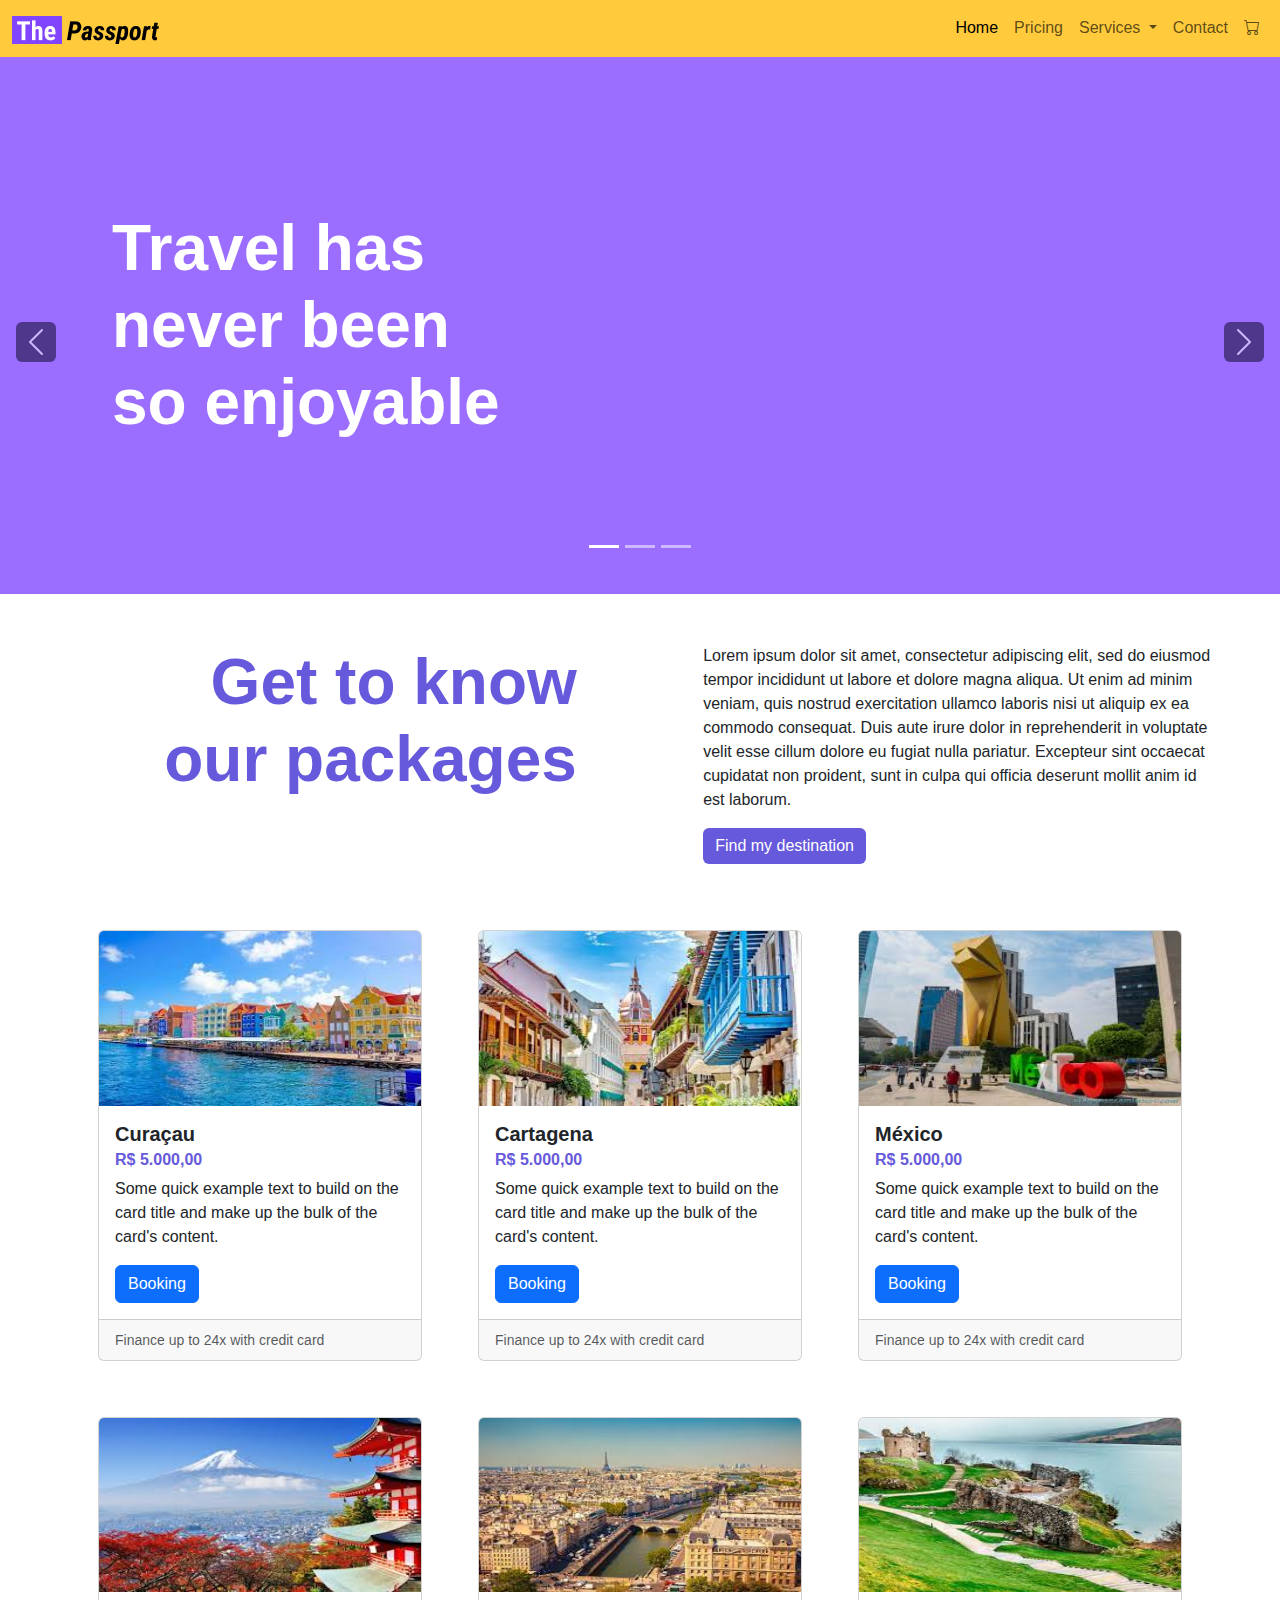
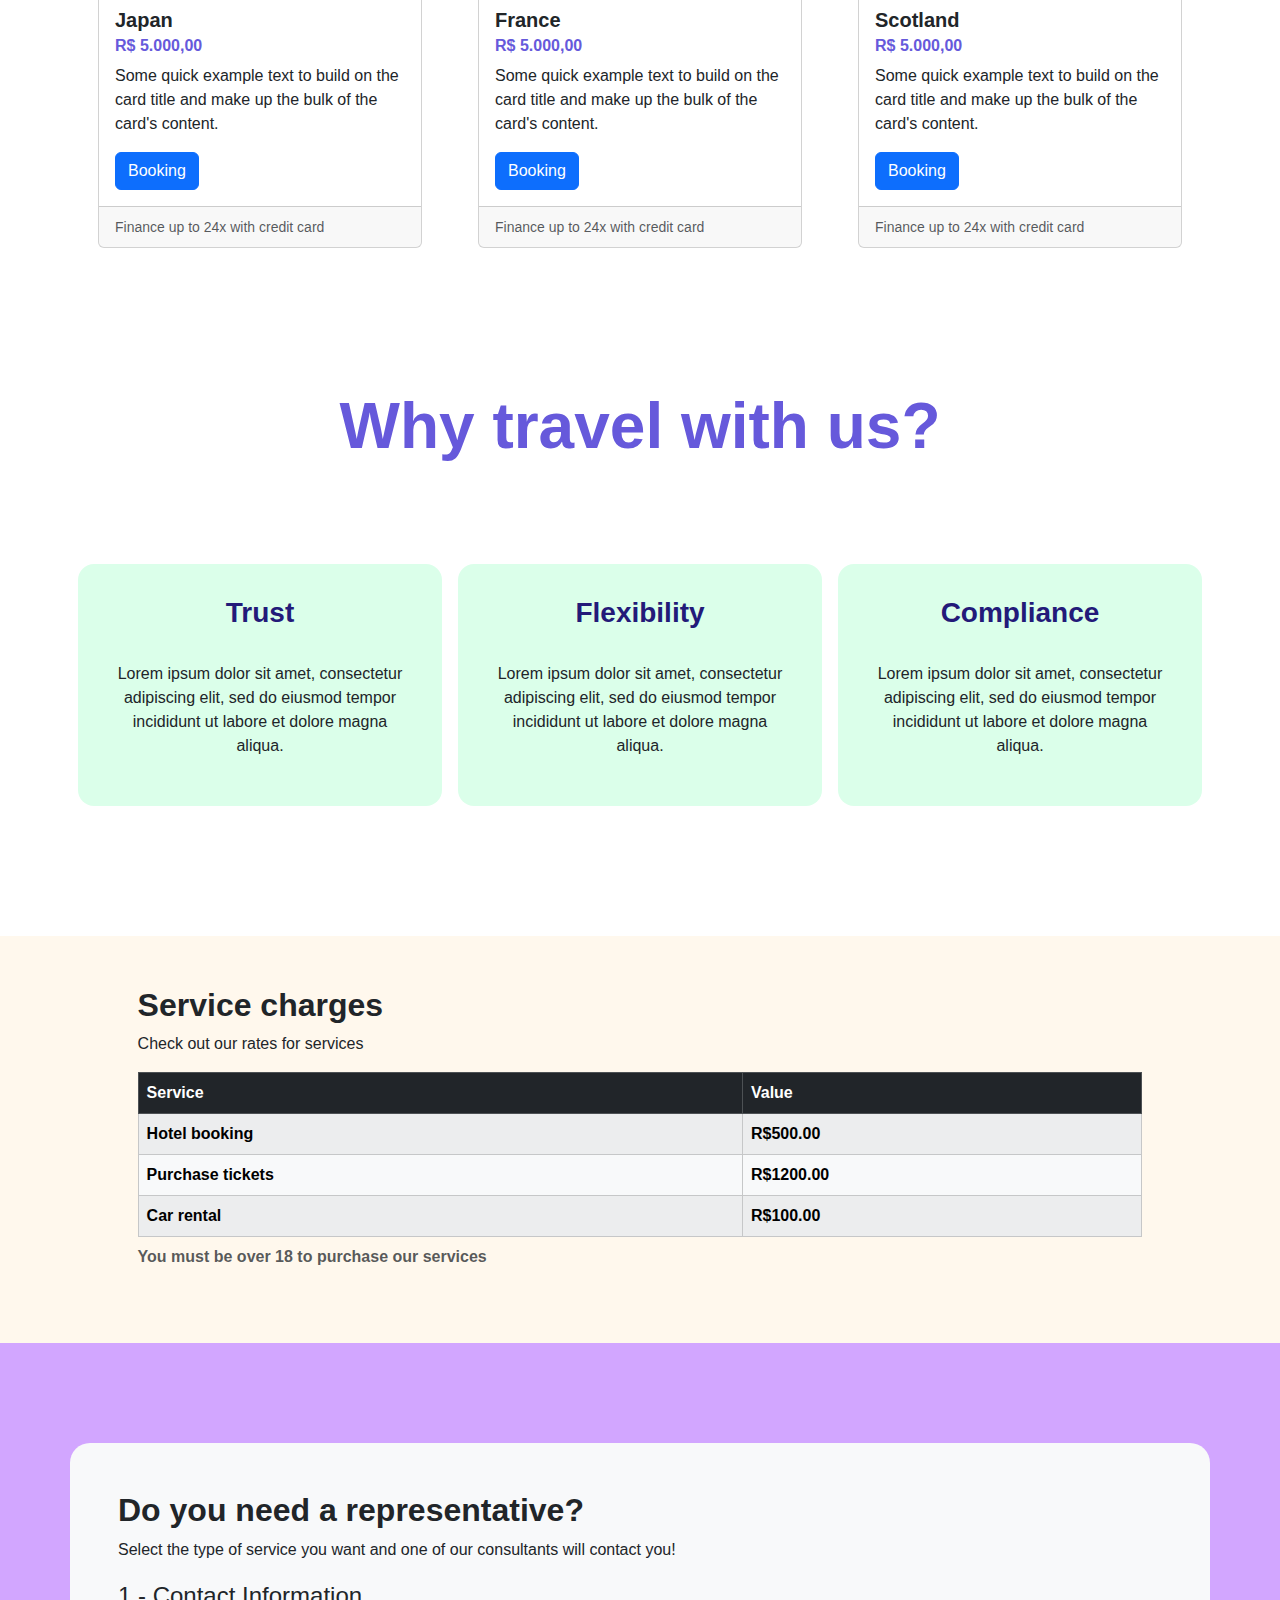
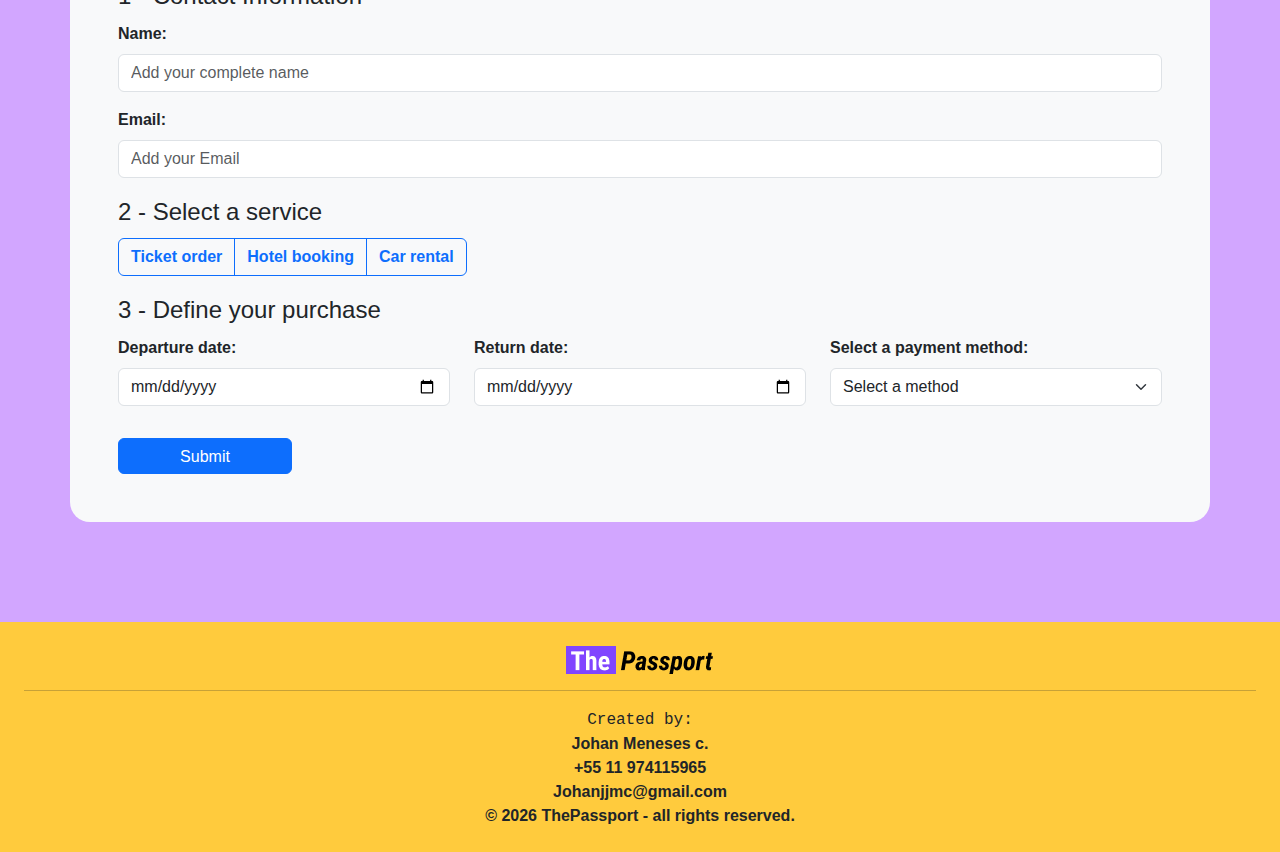
==== commit 375b9fb0: "ajsuta index" ====
--- a/index.html
+++ b/index.html
@@ -9,7 +9,7 @@
         integrity="sha384-QWTKZyjpPEjISv5WaRU9OFeRpok6YctnYmDr5pNlyT2bRjXh0JMhjY6hW+ALEwIH" crossorigin="anonymous">
     <link rel="stylesheet" href="CSS/style.css">
 
-
+    <link rel="stylesheet" href="https://cdn.jsdelivr.net/npm/bootstrap-icons@1.11.3/font/bootstrap-icons.min.css">
 </head>
 
 <body>
@@ -46,6 +46,9 @@
                     <li class="nav-item">
                         <a class="nav-link " aria-disabled="false">Contact</a>
                     </li>
+                    <li class="nav-item">
+                        <a class="nav-link "><i class="bi bi-cart"></i></a>
+                    </li>
                 </ul>
 
             </div>
@@ -326,7 +329,8 @@
     <section id="formContainer">
 
         <form id="formServices" class="container bg-light p-5" method="GET" action="">
-            <h2 class="fw-bold">Order your service with us</h2>
+            <h2 class="fw-bold">Do you need a representative?</h2>
+            <p>Select the type of service you want and one of our consultants will contact you!</p>
             <div class="fieldset-custom row">
                 <legend class="col-12">1 - Contact Information</legend>
                 <div class="col-12 mb-3">
@@ -398,24 +402,21 @@
         document.getElementById("year").innerText = new Date().getFullYear();
     </script>
 </body>
-
-<!-- Button trigger modal -->
-
-  
-  <!-- Modal -->
+ 
+  <!-- Modal request -->
   <div class="modal fade" id="exampleModal" tabindex="-1" aria-labelledby="exampleModalLabel" aria-hidden="true">
     <div class="modal-dialog">
       <div class="modal-content">
         <div class="modal-header">
-          <h1 class="modal-title fs-5" id="exampleModalLabel">Modal title</h1>
+          <h1 class="modal-title fs-2 fw-bold" id="exampleModalLabel">One step away from the experience</h1>
           <button type="button" class="btn-close" data-bs-dismiss="modal" aria-label="Close"></button>
         </div>
         <div class="modal-body">
-          ...
+            <p>We will continue to register your information and payment.</p>
         </div>
         <div class="modal-footer">
-          <button type="button" class="btn btn-secondary" data-bs-dismiss="modal">Close</button>
-          <button type="button" class="btn btn-primary">Save changes</button>
+          <button type="button" class="btn btn-secondary" data-bs-dismiss="modal">Cancel</button>
+          <a href="chekout.html" type="button" class="btn btn-success">Order</a>
         </div>
       </div>
     </div>
--- a/CSS/style.css
+++ b/CSS/style.css
@@ -118,14 +118,18 @@
 }
 
 #figures img{
-    max-height: 250px;
+    max-height: 174.49px;
+}
+
+#figures .card{
+ max-width:350px ;
 }
 
 #figures .card:hover{
     box-shadow: rgba(85, 85, 255, 0.25) 0px 50px 100px -20px, rgba(0, 0, 0, 0.3) 0px 30px 60px -30px ;
     transition: 0.4s;
 }
-
+/*BENEFITS START--------------------------------------------------------*/
 #bennefits {
     padding-top: 100px;
     padding-bottom: 100px;
@@ -185,6 +189,12 @@
 }
 /*END FORM-------------------------------------------------------------*/
 
+/*Modal Purchase start ------------------------------------------------*/
+.modal-header h1{
+    color: #6659db;
+}
+
+
 /*FOOTER-----------------------------------------------------------------*/
 footer {
     background-color: #ffcb3d;
